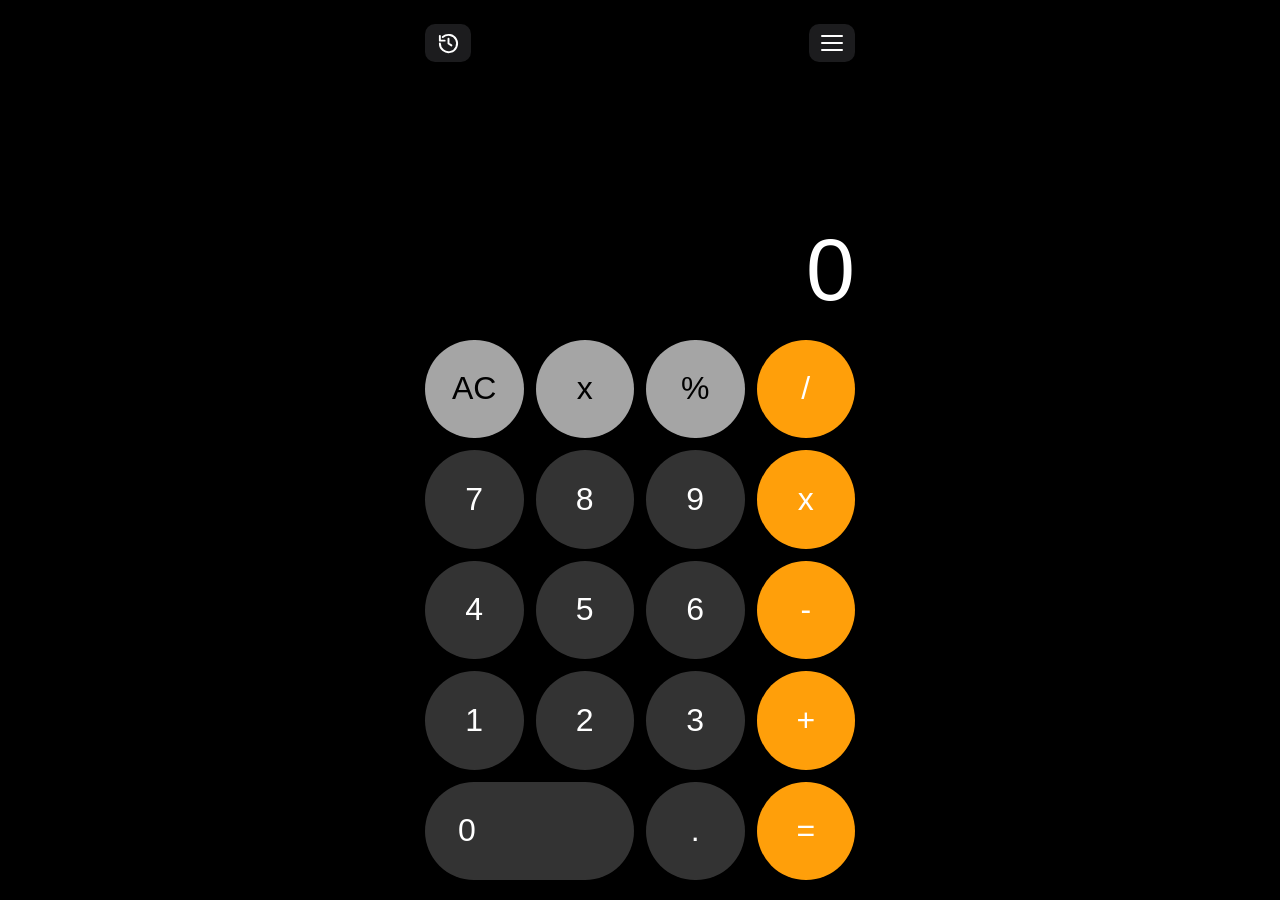
==== docs/index.html @ de7eb2e1 "Add PWA version" ====
<!doctype html>
<html lang="en">
<head>
  <meta charset="utf-8">
  <meta name="viewport" content="width=device-width, initial-scale=1">
  <meta name="theme-color" content="#000000">
  <meta name="apple-mobile-web-app-capable" content="yes">
  <meta name="apple-mobile-web-app-title" content="SmartCalc">
  <meta name="apple-mobile-web-app-status-bar-style" content="black-translucent">
  <title>Smart Calculator</title>
  <link rel="manifest" href="manifest.json">
  <link rel="apple-touch-icon" href="icon.svg">
  <link rel="stylesheet" href="styles.css">
</head>
<body>
  <main class="app" aria-label="Calculator demo">
    <section class="calculator">
      <div class="topbar">
        <button class="history-button" id="historyButton" type="button" aria-label="History">
          <svg viewBox="0 0 24 24" aria-hidden="true">
            <path d="M3 12a9 9 0 1 0 3-6.7" />
            <path d="M3 4v5h5" />
            <path d="M12 7v5l3 2" />
          </svg>
        </button>
        <button class="menu-button" id="menuButton" type="button" aria-label="Markup menu">
          <span></span>
          <span></span>
          <span></span>
        </button>
      </div>

      <div class="markup-panel" id="markupPanel" hidden>
        <label for="markupInput">Markup percent</label>
        <div class="markup-control">
          <input id="markupInput" type="number" min="0" step="1" value="20">
          <span>%</span>
        </div>
      </div>

      <div class="expression" id="expression"></div>
      <div class="display" id="display">0</div>

      <div class="keys">
        <button class="key utility" data-action="all-clear">AC</button>
        <button class="key utility" data-action="backspace">x</button>
        <button class="key utility" data-action="percent">%</button>
        <button class="key operation" data-operation="/">/</button>

        <button class="key" data-digit="7">7</button>
        <button class="key" data-digit="8">8</button>
        <button class="key" data-digit="9">9</button>
        <button class="key operation" data-operation="x">x</button>

        <button class="key" data-digit="4">4</button>
        <button class="key" data-digit="5">5</button>
        <button class="key" data-digit="6">6</button>
        <button class="key operation" data-operation="-">-</button>

        <button class="key" data-digit="1">1</button>
        <button class="key" data-digit="2">2</button>
        <button class="key" data-digit="3">3</button>
        <button class="key operation" data-operation="+">+</button>

        <button class="key zero" data-digit="0">0</button>
        <button class="key" data-action="decimal">.</button>
        <button class="key operation" data-action="equals">=</button>
      </div>
    </section>

    <aside class="history-panel" id="historyPanel" hidden>
      <div class="history-header">
        <h2>History</h2>
        <button id="closeHistoryButton" type="button">x</button>
      </div>
      <div class="history-list" id="historyList"></div>
    </aside>
  </main>

  <script src="app.js"></script>
  <script>
    if ("serviceWorker" in navigator) {
      window.addEventListener("load", () => {
        navigator.serviceWorker.register("./sw.js");
      });
    }
  </script>
</body>
</html>
---- docs/styles.css ----
:root {
  color-scheme: dark;
  font-family: -apple-system, BlinkMacSystemFont, "SF Pro Display", "Segoe UI", sans-serif;
  background: #000;
  color: #fff;
}

* {
  box-sizing: border-box;
}

body {
  min-height: 100vh;
  margin: 0;
  background: #000;
}

button {
  border: 0;
  font: inherit;
}

.app {
  min-height: 100vh;
  display: grid;
  place-items: center;
  padding: 18px;
  position: relative;
  overflow: hidden;
}

.calculator {
  width: min(100%, 430px);
  min-height: min(860px, calc(100vh - 36px));
  display: flex;
  flex-direction: column;
  gap: 12px;
}

.topbar {
  display: grid;
  grid-template-columns: 1fr auto;
  gap: 8px;
  align-items: center;
  padding-top: 4px;
}

.menu-button {
  width: 46px;
  height: 38px;
  display: grid;
  place-content: center;
  gap: 5px;
  border-radius: 10px;
  background: #1c1c1e;
  cursor: pointer;
}

.history-button {
  width: 46px;
  height: 38px;
  display: grid;
  place-items: center;
  border-radius: 10px;
  background: #1c1c1e;
  color: #fff;
  cursor: pointer;
}

.history-button svg {
  width: 23px;
  height: 23px;
  fill: none;
  stroke: currentColor;
  stroke-width: 2;
  stroke-linecap: round;
  stroke-linejoin: round;
}

.menu-button span {
  width: 22px;
  height: 2px;
  border-radius: 999px;
  background: #fff;
}

.markup-panel {
  display: grid;
  grid-template-columns: 1fr auto;
  align-items: center;
  gap: 12px;
  padding: 12px;
  border-radius: 10px;
  background: #1c1c1e;
}

.markup-panel[hidden] {
  display: none;
}

.markup-panel label {
  color: #d1d1d6;
  font-size: 15px;
  font-weight: 600;
}

.markup-control {
  display: flex;
  align-items: center;
  gap: 6px;
  color: #ff9f0a;
  font-size: 18px;
  font-weight: 700;
}

.markup-control input {
  width: 74px;
  height: 36px;
  border: 1px solid #3a3a3c;
  border-radius: 8px;
  background: #000;
  color: #fff;
  font: inherit;
  text-align: right;
  padding: 0 8px;
}

.history-panel {
  position: fixed;
  inset: 0 auto 0 0;
  width: min(82vw, 320px);
  padding: 18px;
  background: #111;
  border-right: 1px solid #2c2c2e;
  box-shadow: 24px 0 60px rgba(0, 0, 0, 0.45);
  z-index: 3;
}

.history-panel[hidden] {
  display: none;
}

.history-header {
  display: flex;
  align-items: center;
  justify-content: space-between;
  gap: 16px;
  margin-bottom: 18px;
}

.history-header h2 {
  margin: 0;
  font-size: 24px;
}

.history-header button {
  width: 34px;
  height: 34px;
  border-radius: 999px;
  background: #2c2c2e;
  color: #fff;
  cursor: pointer;
}

.history-list {
  display: grid;
  gap: 14px;
}

.history-empty {
  color: #8e8e93;
  font-size: 16px;
}

.history-item {
  display: grid;
  gap: 4px;
  padding-bottom: 12px;
  border-bottom: 1px solid #2c2c2e;
}

.history-expression {
  color: #8e8e93;
  font-size: 15px;
}

.history-result {
  color: #fff;
  font-size: 24px;
  font-weight: 700;
}

.expression {
  min-height: 126px;
  display: flex;
  align-items: flex-end;
  justify-content: flex-start;
  color: #8e8e93;
  text-align: left;
  font-size: 22px;
  white-space: nowrap;
  overflow: hidden;
  text-overflow: ellipsis;
}

.display {
  min-height: 102px;
  display: flex;
  align-items: flex-end;
  justify-content: flex-end;
  color: #fff;
  font-size: clamp(54px, 18vw, 88px);
  font-weight: 300;
  line-height: 1;
  overflow: hidden;
  text-align: right;
}

.keys {
  display: grid;
  grid-template-columns: repeat(4, 1fr);
  gap: 12px;
  margin-top: auto;
}

.key {
  aspect-ratio: 1;
  border-radius: 999px;
  background: #333;
  color: #fff;
  font-size: 32px;
  font-weight: 500;
  cursor: pointer;
  transition: filter 120ms ease, transform 120ms ease;
}

.key:active {
  filter: brightness(1.35);
  transform: scale(0.97);
}

.utility {
  background: #a5a5a5;
  color: #000;
}

.operation {
  background: #ff9f0a;
  color: #fff;
}

.operation.selected {
  background: #fff;
  color: #ff9f0a;
}

.zero {
  grid-column: span 2;
  aspect-ratio: auto;
  text-align: left;
  padding-left: 33px;
}

@media (max-width: 380px) {
  .app {
    padding: 12px;
  }

  .keys {
    gap: 9px;
  }

  .key {
    font-size: 28px;
  }
}
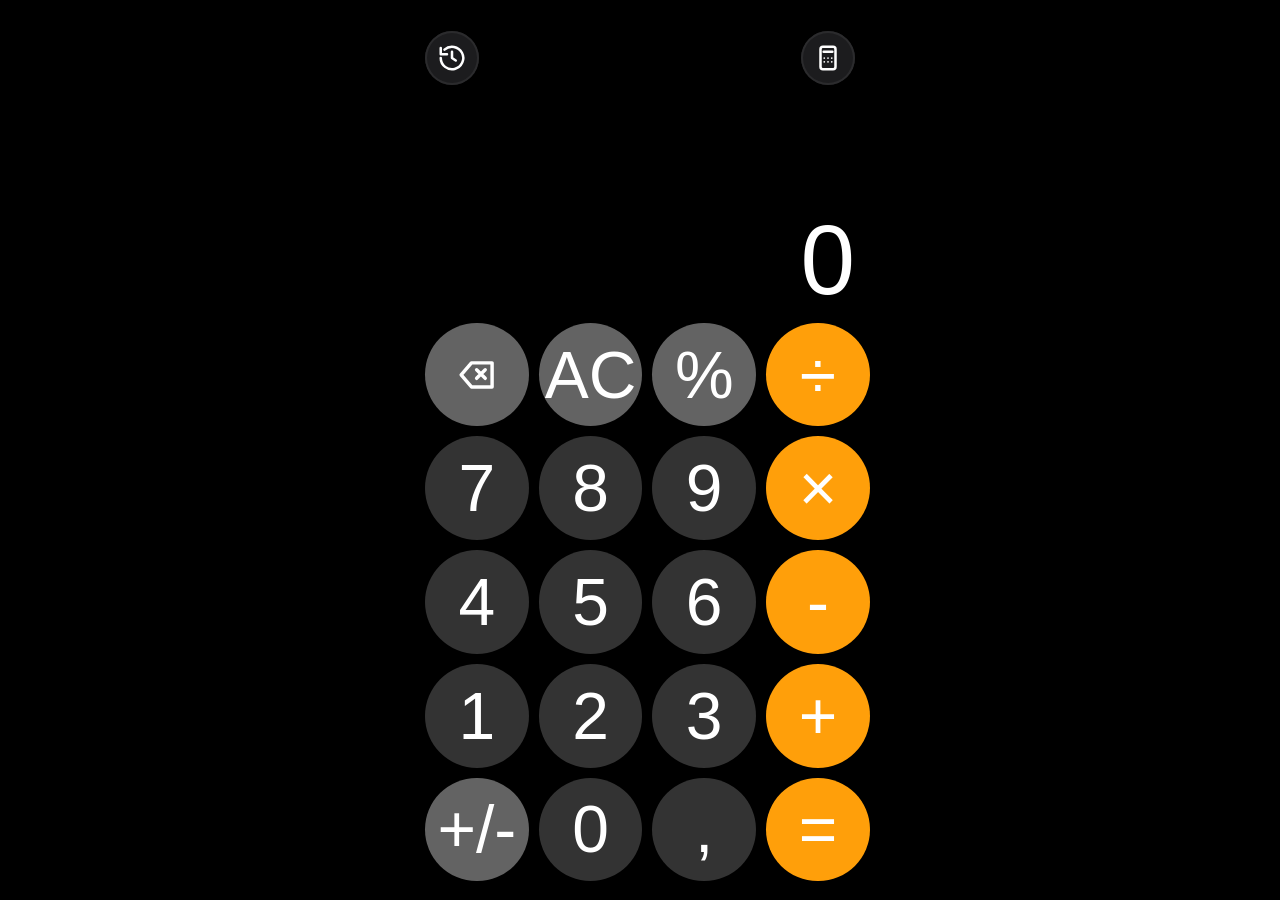
==== commit b3440081: "Refine mobile PWA calculator UI" ====
--- a/docs/index.html
+++ b/docs/index.html
@@ -24,9 +24,16 @@
           </svg>
         </button>
         <button class="menu-button" id="menuButton" type="button" aria-label="Markup menu">
-          <span></span>
-          <span></span>
-          <span></span>
+          <svg viewBox="0 0 24 24" aria-hidden="true">
+            <rect x="6" y="3" width="12" height="18" rx="2" />
+            <path d="M8.5 7h7" />
+            <circle cx="9" cy="12" r=".7" />
+            <circle cx="12" cy="12" r=".7" />
+            <circle cx="15" cy="12" r=".7" />
+            <circle cx="9" cy="15" r=".7" />
+            <circle cx="12" cy="15" r=".7" />
+            <circle cx="15" cy="15" r=".7" />
+          </svg>
         </button>
       </div>
 
@@ -42,15 +49,20 @@
       <div class="display" id="display">0</div>
 
       <div class="keys">
-        <button class="key utility" data-action="all-clear">AC</button>
-        <button class="key utility" data-action="backspace">x</button>
+        <button class="key utility" data-action="backspace" aria-label="Backspace">
+          <svg viewBox="0 0 24 24" aria-hidden="true">
+            <path d="M21 5H9l-6 7 6 7h12z" />
+            <path d="M12 9l5 5M17 9l-5 5" />
+          </svg>
+        </button>
+        <button class="key utility" id="clearButton" data-action="all-clear">AC</button>
         <button class="key utility" data-action="percent">%</button>
-        <button class="key operation" data-operation="/">/</button>
+        <button class="key operation" data-operation="/">÷</button>
 
         <button class="key" data-digit="7">7</button>
         <button class="key" data-digit="8">8</button>
         <button class="key" data-digit="9">9</button>
-        <button class="key operation" data-operation="x">x</button>
+        <button class="key operation" data-operation="x">×</button>
 
         <button class="key" data-digit="4">4</button>
         <button class="key" data-digit="5">5</button>
@@ -62,8 +74,9 @@
         <button class="key" data-digit="3">3</button>
         <button class="key operation" data-operation="+">+</button>
 
-        <button class="key zero" data-digit="0">0</button>
-        <button class="key" data-action="decimal">.</button>
+        <button class="key utility" data-action="sign">+/-</button>
+        <button class="key" data-digit="0">0</button>
+        <button class="key" data-action="decimal">,</button>
         <button class="key operation" data-action="equals">=</button>
       </div>
     </section>
--- a/docs/styles.css
+++ b/docs/styles.css
@@ -10,7 +10,7 @@
 }
 
 body {
-  min-height: 100vh;
+  min-height: 100svh;
   margin: 0;
   background: #000;
 }
@@ -21,20 +21,20 @@
 }
 
 .app {
-  min-height: 100vh;
+  min-height: 100svh;
   display: grid;
   place-items: center;
-  padding: 18px;
+  padding: max(18px, env(safe-area-inset-top)) 18px max(18px, env(safe-area-inset-bottom));
   position: relative;
   overflow: hidden;
 }
 
 .calculator {
   width: min(100%, 430px);
-  min-height: min(860px, calc(100vh - 36px));
+  min-height: min(860px, calc(100svh - 36px));
   display: flex;
   flex-direction: column;
-  gap: 12px;
+  gap: 14px;
 }
 
 .topbar {
@@ -42,34 +42,26 @@
   grid-template-columns: 1fr auto;
   gap: 8px;
   align-items: center;
-  padding-top: 4px;
-}
-
-.menu-button {
-  width: 46px;
-  height: 38px;
-  display: grid;
-  place-content: center;
-  gap: 5px;
-  border-radius: 10px;
+  padding-top: 12px;
+}
+
+.menu-button,
+.history-button {
+  width: 54px;
+  height: 54px;
+  display: grid;
+  place-items: center;
+  border-radius: 999px;
   background: #1c1c1e;
+  box-shadow: inset 0 0 0 2px #2b2b2d;
+  color: #fff;
   cursor: pointer;
 }
 
-.history-button {
-  width: 46px;
-  height: 38px;
-  display: grid;
-  place-items: center;
-  border-radius: 10px;
-  background: #1c1c1e;
-  color: #fff;
-  cursor: pointer;
-}
-
-.history-button svg {
-  width: 23px;
-  height: 23px;
+.history-button svg,
+.menu-button svg {
+  width: 30px;
+  height: 30px;
   fill: none;
   stroke: currentColor;
   stroke-width: 2;
@@ -77,11 +69,9 @@
   stroke-linejoin: round;
 }
 
-.menu-button span {
-  width: 22px;
-  height: 2px;
-  border-radius: 999px;
-  background: #fff;
+.menu-button svg circle {
+  fill: currentColor;
+  stroke: none;
 }
 
 .markup-panel {
@@ -191,35 +181,37 @@
 }
 
 .expression {
-  min-height: 126px;
+  min-height: 46px;
   display: flex;
   align-items: flex-end;
-  justify-content: flex-start;
+  justify-content: flex-end;
   color: #8e8e93;
-  text-align: left;
-  font-size: 22px;
+  text-align: right;
+  font-size: clamp(30px, 8vw, 52px);
+  line-height: 1;
   white-space: nowrap;
   overflow: hidden;
   text-overflow: ellipsis;
 }
 
 .display {
-  min-height: 102px;
+  min-height: 150px;
   display: flex;
   align-items: flex-end;
   justify-content: flex-end;
   color: #fff;
-  font-size: clamp(54px, 18vw, 88px);
+  font-size: clamp(64px, 19vw, 98px);
   font-weight: 300;
   line-height: 1;
   overflow: hidden;
   text-align: right;
+  white-space: nowrap;
 }
 
 .keys {
   display: grid;
   grid-template-columns: repeat(4, 1fr);
-  gap: 12px;
+  gap: 10px;
   margin-top: auto;
 }
 
@@ -228,10 +220,20 @@
   border-radius: 999px;
   background: #333;
   color: #fff;
-  font-size: 32px;
-  font-weight: 500;
+  font-size: clamp(40px, 12vw, 66px);
+  font-weight: 300;
   cursor: pointer;
   transition: filter 120ms ease, transform 120ms ease;
+}
+
+.key svg {
+  width: 45%;
+  height: 45%;
+  fill: none;
+  stroke: currentColor;
+  stroke-width: 2;
+  stroke-linecap: round;
+  stroke-linejoin: round;
 }
 
 .key:active {
@@ -240,8 +242,8 @@
 }
 
 .utility {
-  background: #a5a5a5;
-  color: #000;
+  background: #636363;
+  color: #fff;
 }
 
 .operation {
@@ -254,23 +256,12 @@
   color: #ff9f0a;
 }
 
-.zero {
-  grid-column: span 2;
-  aspect-ratio: auto;
-  text-align: left;
-  padding-left: 33px;
-}
-
 @media (max-width: 380px) {
   .app {
-    padding: 12px;
+    padding-inline: 12px;
   }
 
   .keys {
-    gap: 9px;
+    gap: 8px;
   }
-
-  .key {
-    font-size: 28px;
-  }
-}
+}
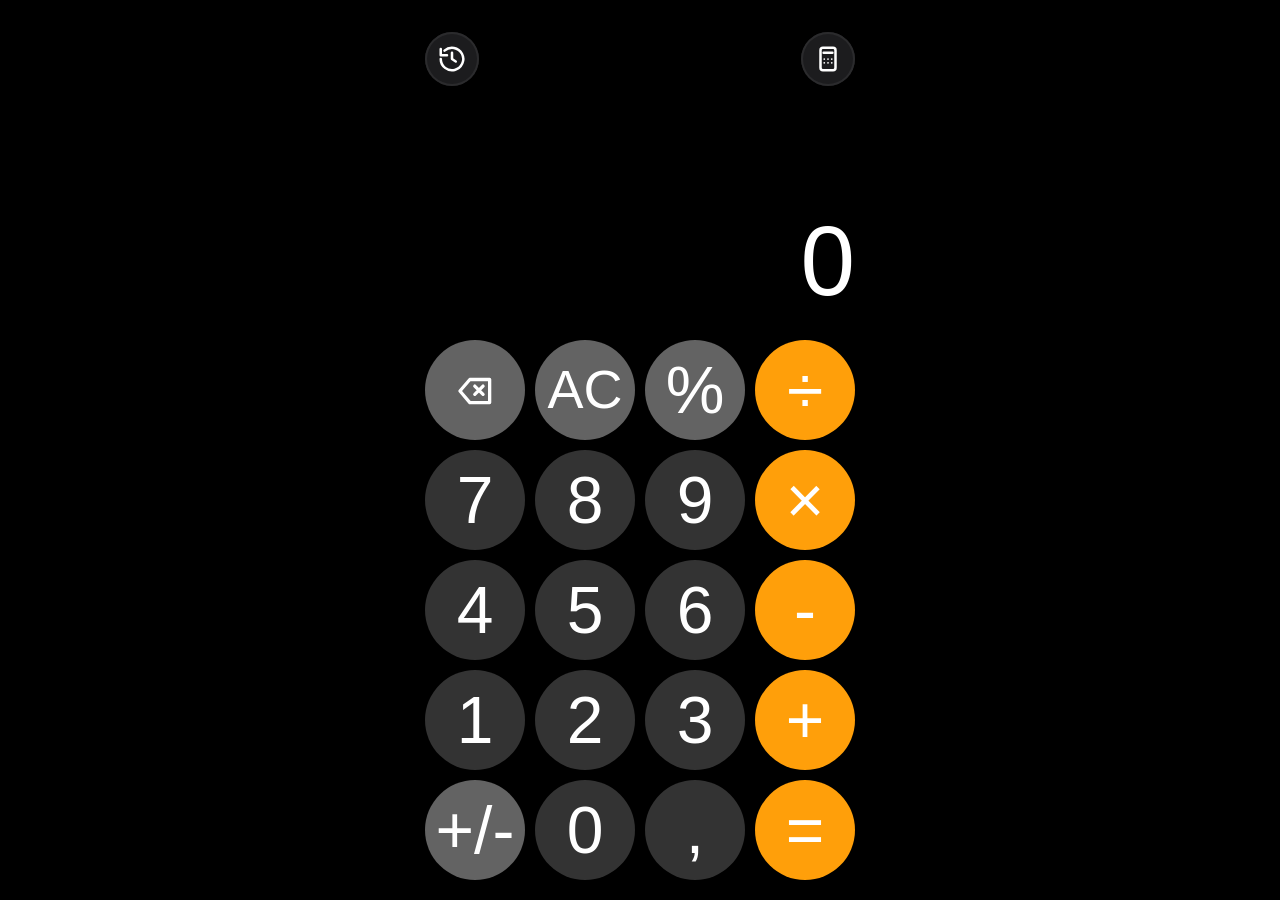
==== commit f0e25e6e: "Fix clear button alignment" ====
--- a/docs/index.html
+++ b/docs/index.html
@@ -2,7 +2,7 @@
 <html lang="en">
 <head>
   <meta charset="utf-8">
-  <meta name="viewport" content="width=device-width, initial-scale=1">
+  <meta name="viewport" content="width=device-width, initial-scale=1, maximum-scale=1, user-scalable=no, viewport-fit=cover">
   <meta name="theme-color" content="#000000">
   <meta name="apple-mobile-web-app-capable" content="yes">
   <meta name="apple-mobile-web-app-title" content="SmartCalc">
@@ -55,14 +55,14 @@
             <path d="M12 9l5 5M17 9l-5 5" />
           </svg>
         </button>
-        <button class="key utility" id="clearButton" data-action="all-clear">AC</button>
+        <button class="key utility clear-key" id="clearButton" data-action="all-clear">AC</button>
         <button class="key utility" data-action="percent">%</button>
-        <button class="key operation" data-operation="/">÷</button>
+        <button class="key operation" data-operation="/">&divide;</button>
 
         <button class="key" data-digit="7">7</button>
         <button class="key" data-digit="8">8</button>
         <button class="key" data-digit="9">9</button>
-        <button class="key operation" data-operation="x">×</button>
+        <button class="key operation" data-operation="x">&times;</button>
 
         <button class="key" data-digit="4">4</button>
         <button class="key" data-digit="5">5</button>
--- a/docs/styles.css
+++ b/docs/styles.css
@@ -3,6 +3,8 @@
   font-family: -apple-system, BlinkMacSystemFont, "SF Pro Display", "Segoe UI", sans-serif;
   background: #000;
   color: #fff;
+  touch-action: manipulation;
+  -webkit-text-size-adjust: 100%;
 }
 
 * {
@@ -13,11 +15,19 @@
   min-height: 100svh;
   margin: 0;
   background: #000;
+  overscroll-behavior: none;
+  touch-action: manipulation;
+  -webkit-user-select: none;
+  user-select: none;
 }
 
 button {
   border: 0;
   font: inherit;
+  touch-action: manipulation;
+  -webkit-tap-highlight-color: transparent;
+  -webkit-user-select: none;
+  user-select: none;
 }
 
 .app {
@@ -206,6 +216,7 @@
   overflow: hidden;
   text-align: right;
   white-space: nowrap;
+  letter-spacing: 0;
 }
 
 .keys {
@@ -236,6 +247,15 @@
   stroke-linejoin: round;
 }
 
+.clear-key {
+  font-size: clamp(34px, 9vw, 54px);
+  font-weight: 300;
+  line-height: 1;
+  display: grid;
+  place-items: center;
+  padding-bottom: 0.04em;
+}
+
 .key:active {
   filter: brightness(1.35);
   transform: scale(0.97);
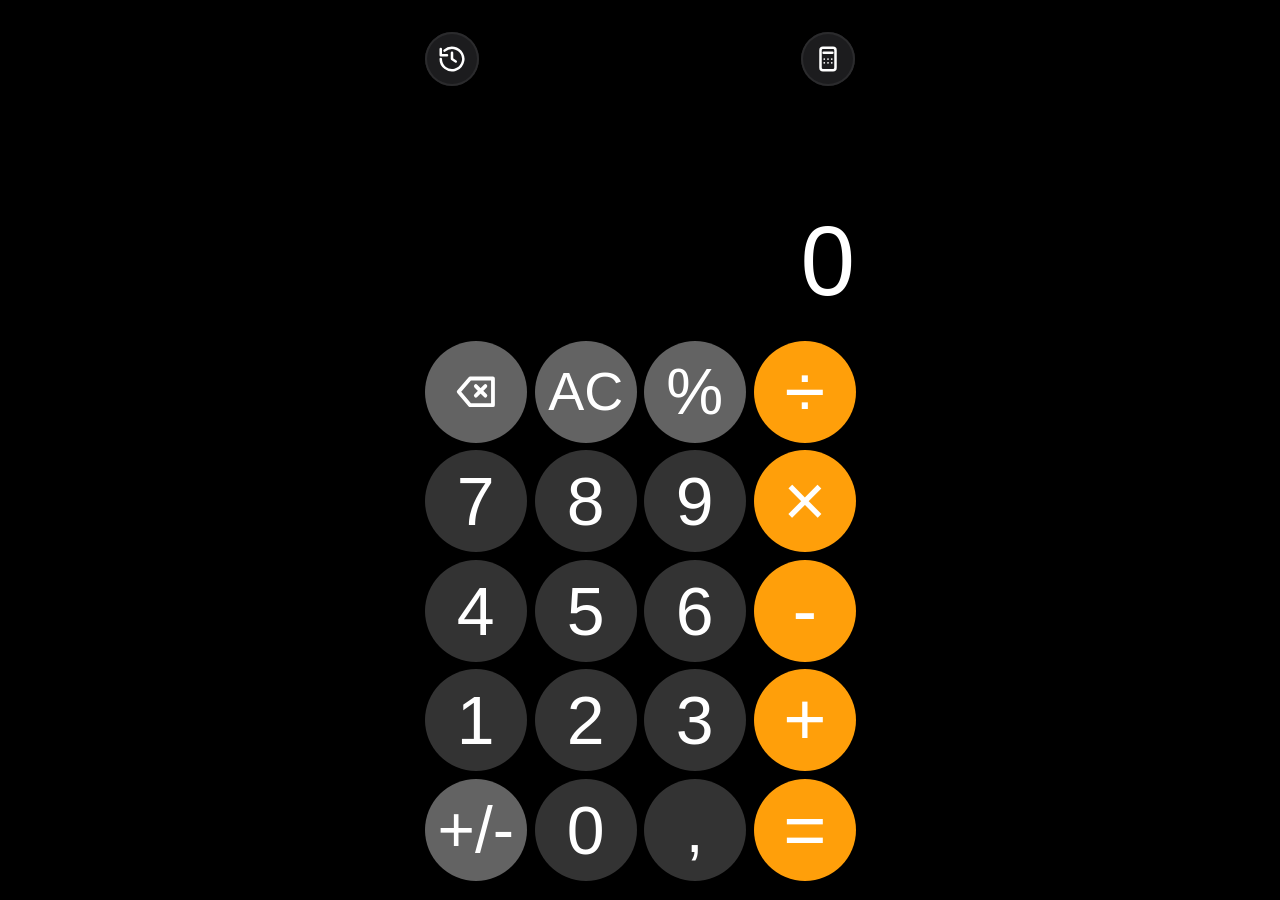
==== commit ec370356: "Prevent iPhone double tap zoom" ====
--- a/docs/index.html
+++ b/docs/index.html
@@ -2,7 +2,7 @@
 <html lang="en">
 <head>
   <meta charset="utf-8">
-  <meta name="viewport" content="width=device-width, initial-scale=1, maximum-scale=1, user-scalable=no, viewport-fit=cover">
+  <meta name="viewport" content="width=device-width, initial-scale=1, minimum-scale=1, maximum-scale=1, user-scalable=no, viewport-fit=cover">
   <meta name="theme-color" content="#000000">
   <meta name="apple-mobile-web-app-capable" content="yes">
   <meta name="apple-mobile-web-app-title" content="SmartCalc">
--- a/docs/styles.css
+++ b/docs/styles.css
@@ -3,8 +3,12 @@
   font-family: -apple-system, BlinkMacSystemFont, "SF Pro Display", "Segoe UI", sans-serif;
   background: #000;
   color: #fff;
-  touch-action: manipulation;
+  width: 100%;
+  height: 100%;
+  overflow: hidden;
+  touch-action: none;
   -webkit-text-size-adjust: 100%;
+  -ms-touch-action: none;
 }
 
 * {
@@ -12,11 +16,17 @@
 }
 
 body {
+  position: fixed;
+  inset: 0;
+  width: 100%;
+  height: 100%;
   min-height: 100svh;
   margin: 0;
   background: #000;
+  overflow: hidden;
   overscroll-behavior: none;
-  touch-action: manipulation;
+  touch-action: none;
+  -ms-touch-action: none;
   -webkit-user-select: none;
   user-select: none;
 }
@@ -25,17 +35,21 @@
   border: 0;
   font: inherit;
   touch-action: manipulation;
+  -ms-touch-action: manipulation;
   -webkit-tap-highlight-color: transparent;
   -webkit-user-select: none;
   user-select: none;
 }
 
 .app {
+  position: fixed;
+  inset: 0;
+  width: 100vw;
+  height: 100svh;
   min-height: 100svh;
   display: grid;
   place-items: center;
-  padding: max(18px, env(safe-area-inset-top)) 18px max(18px, env(safe-area-inset-bottom));
-  position: relative;
+  padding: max(14px, env(safe-area-inset-top)) 12px max(14px, env(safe-area-inset-bottom));
   overflow: hidden;
 }
 
@@ -165,6 +179,10 @@
 .history-list {
   display: grid;
   gap: 14px;
+  max-height: calc(100svh - 110px);
+  overflow-y: auto;
+  -webkit-overflow-scrolling: touch;
+  touch-action: pan-y;
 }
 
 .history-empty {
@@ -222,19 +240,32 @@
 .keys {
   display: grid;
   grid-template-columns: repeat(4, 1fr);
-  gap: 10px;
+  gap: 8px;
   margin-top: auto;
 }
 
 .key {
   aspect-ratio: 1;
+  display: grid;
+  place-items: center;
+  padding: 0;
   border-radius: 999px;
   background: #333;
   color: #fff;
-  font-size: clamp(40px, 12vw, 66px);
+  font-family: -apple-system, BlinkMacSystemFont, "SF Pro Display", "Segoe UI", sans-serif;
+  font-size: clamp(44px, 12.6vw, 64px);
   font-weight: 300;
+  font-variant-numeric: tabular-nums;
+  font-feature-settings: "tnum";
+  line-height: 1;
   cursor: pointer;
-  transition: filter 120ms ease, transform 120ms ease;
+  transform: translateZ(0);
+  transition: filter 45ms linear, transform 45ms ease-out;
+  will-change: transform, filter;
+}
+
+.key[data-digit] {
+  font-size: clamp(48px, 13.2vw, 68px);
 }
 
 .key svg {
@@ -256,9 +287,10 @@
   padding-bottom: 0.04em;
 }
 
-.key:active {
-  filter: brightness(1.35);
-  transform: scale(0.97);
+.key:active,
+.key.is-pressed {
+  filter: brightness(1.36);
+  transform: translateZ(0) scale(0.975);
 }
 
 .utility {
@@ -269,6 +301,7 @@
 .operation {
   background: #ff9f0a;
   color: #fff;
+  font-size: clamp(52px, 14vw, 74px);
 }
 
 .operation.selected {
